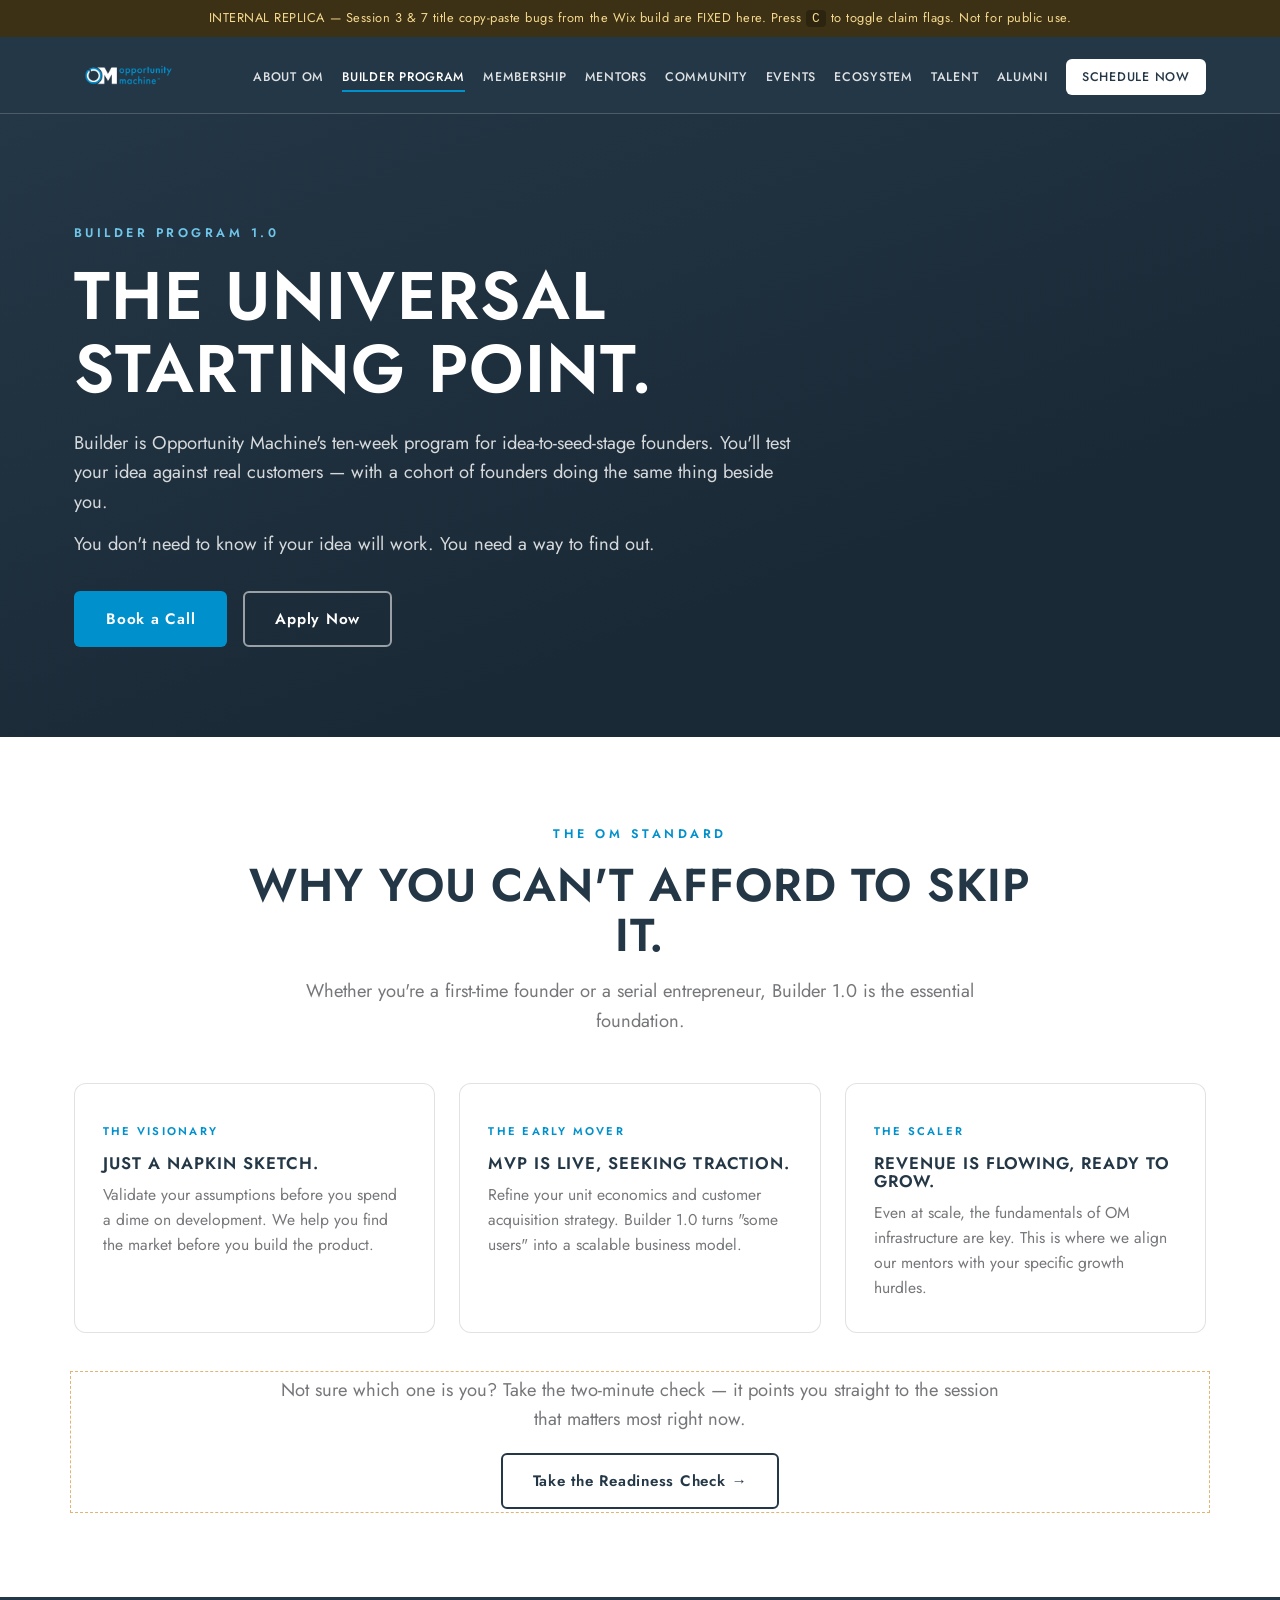
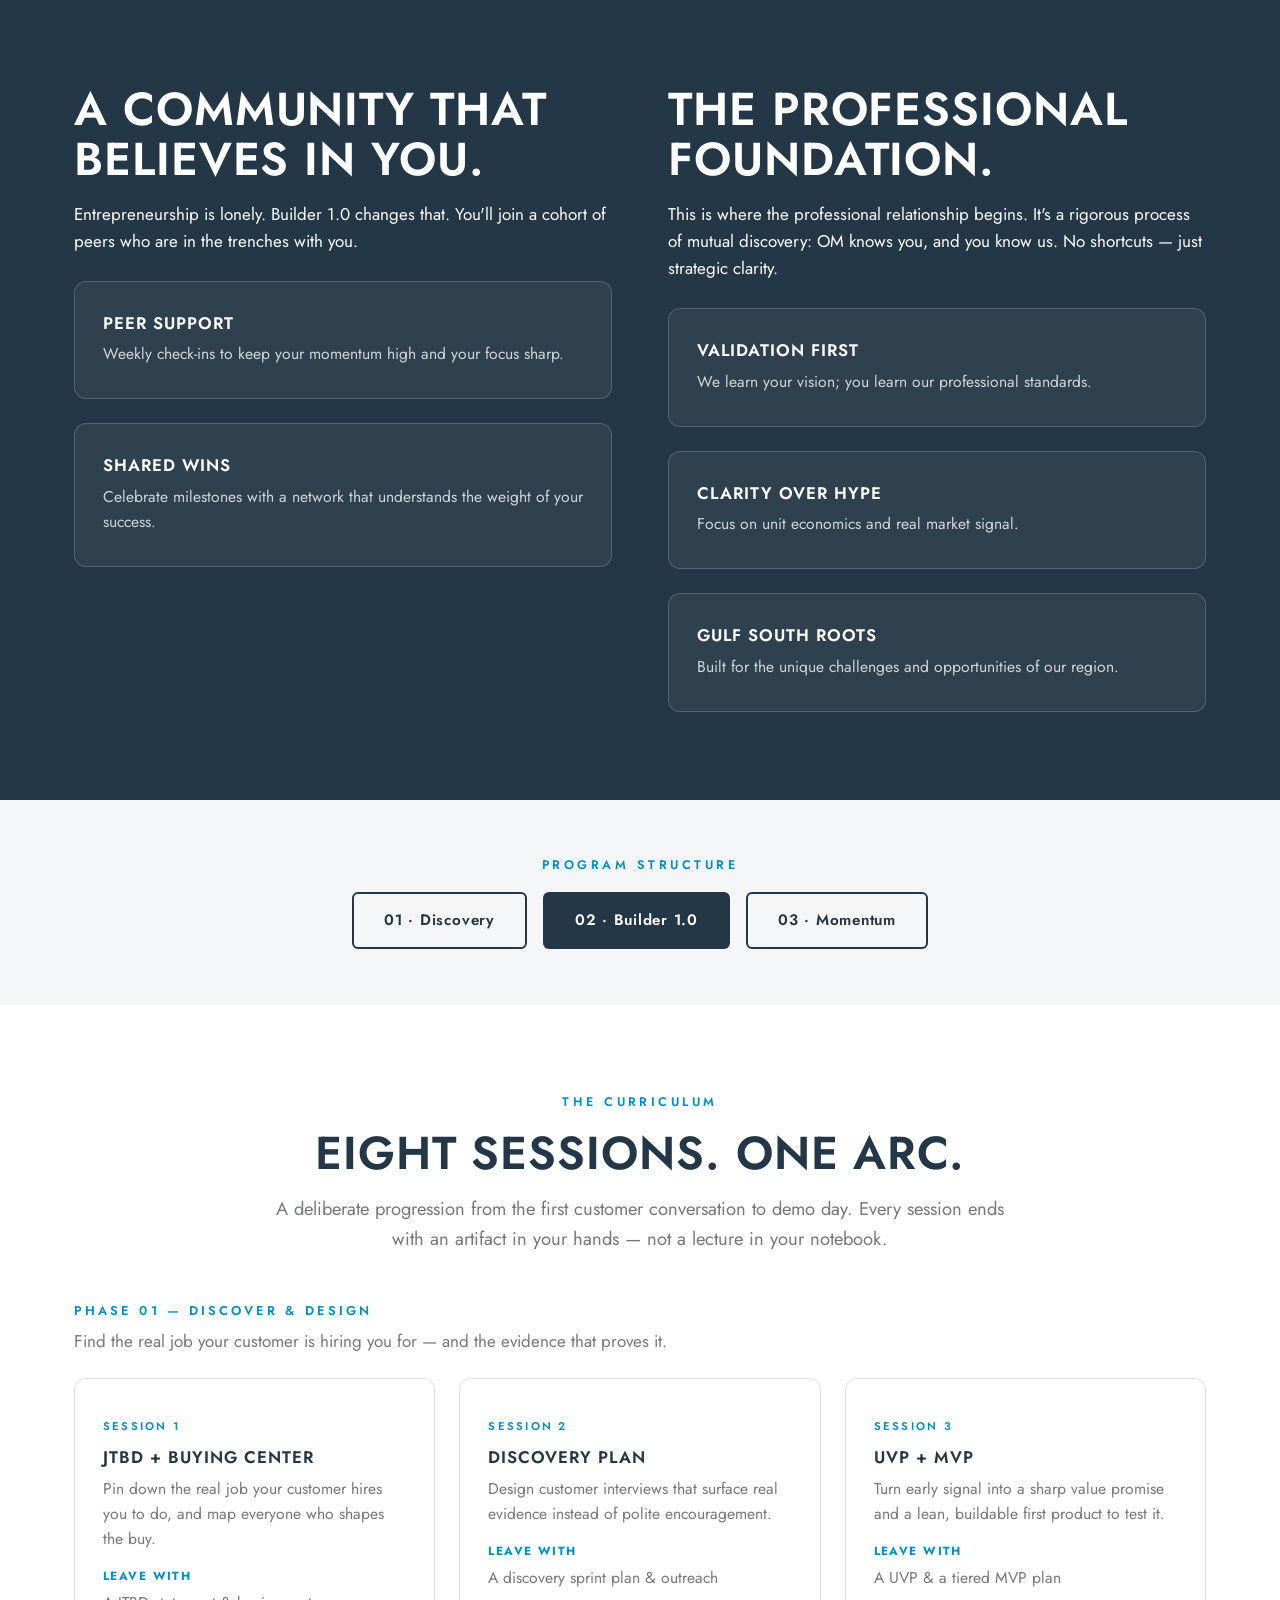
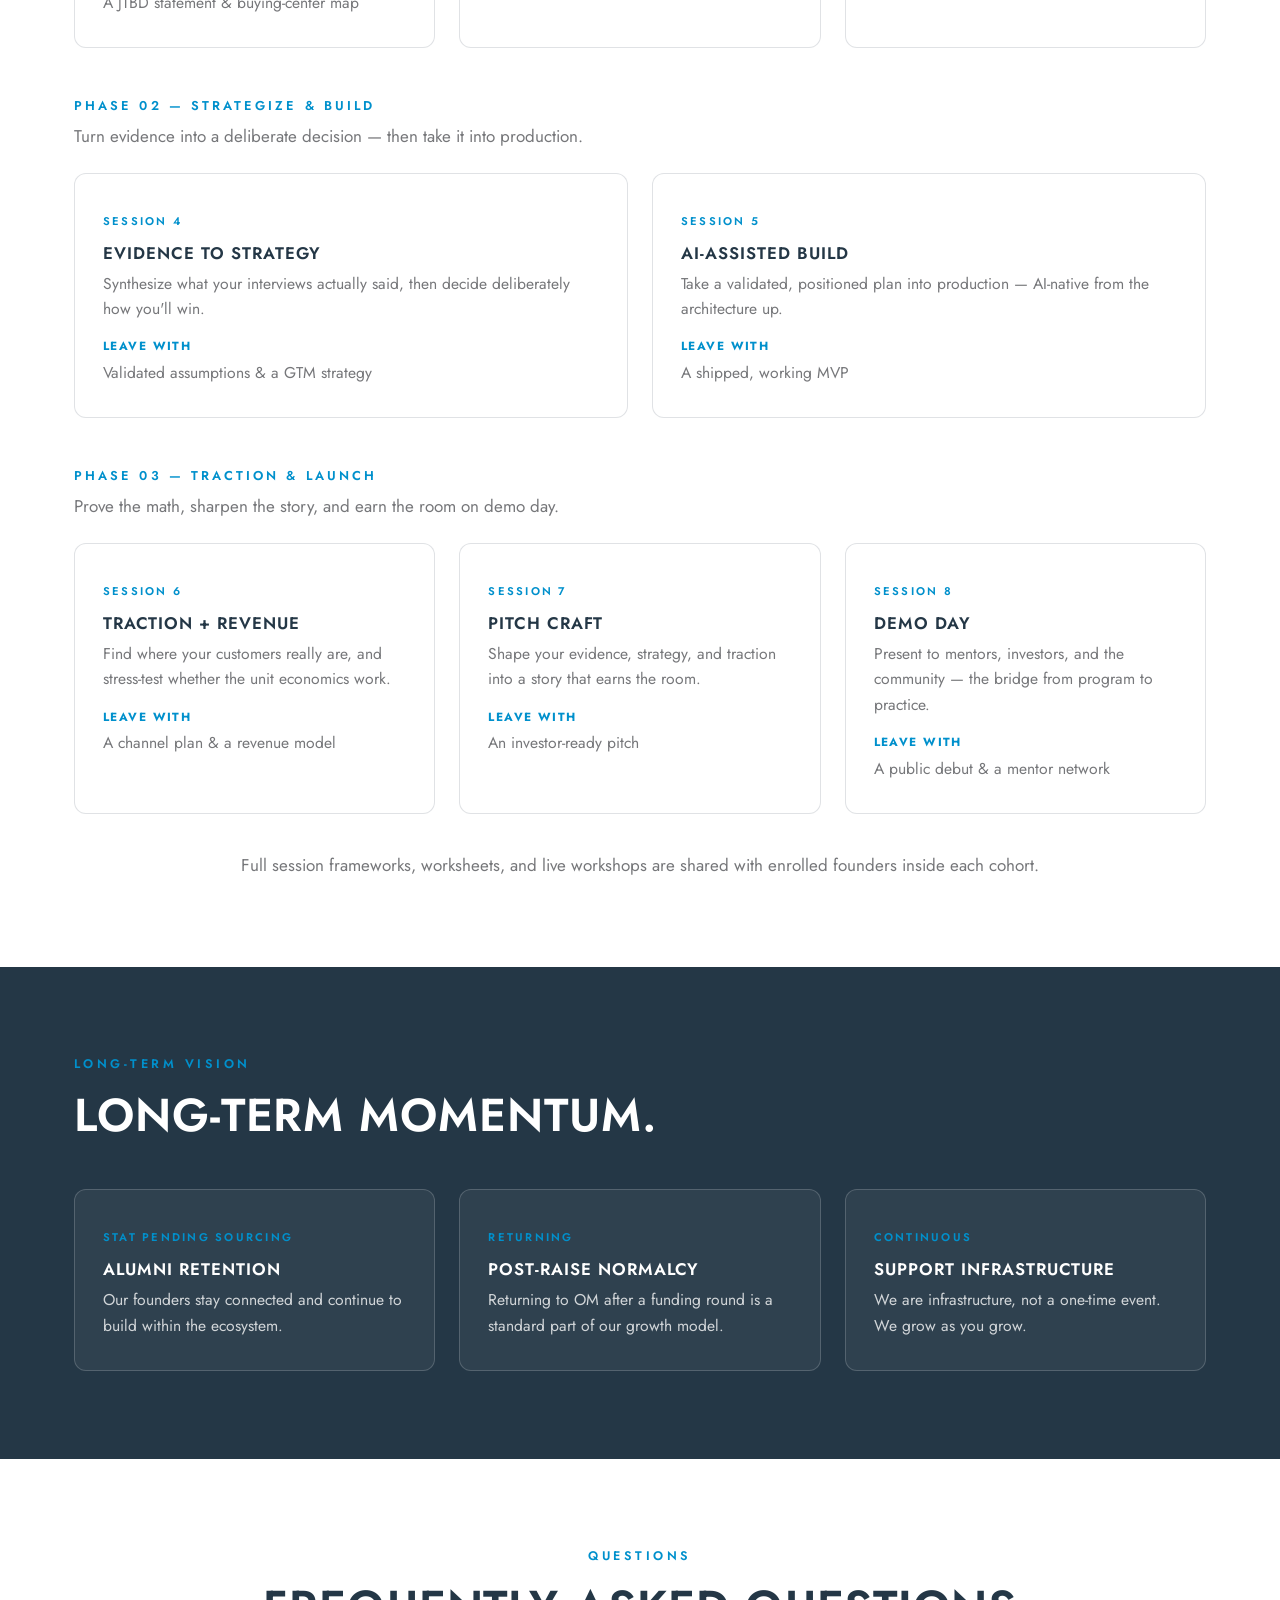
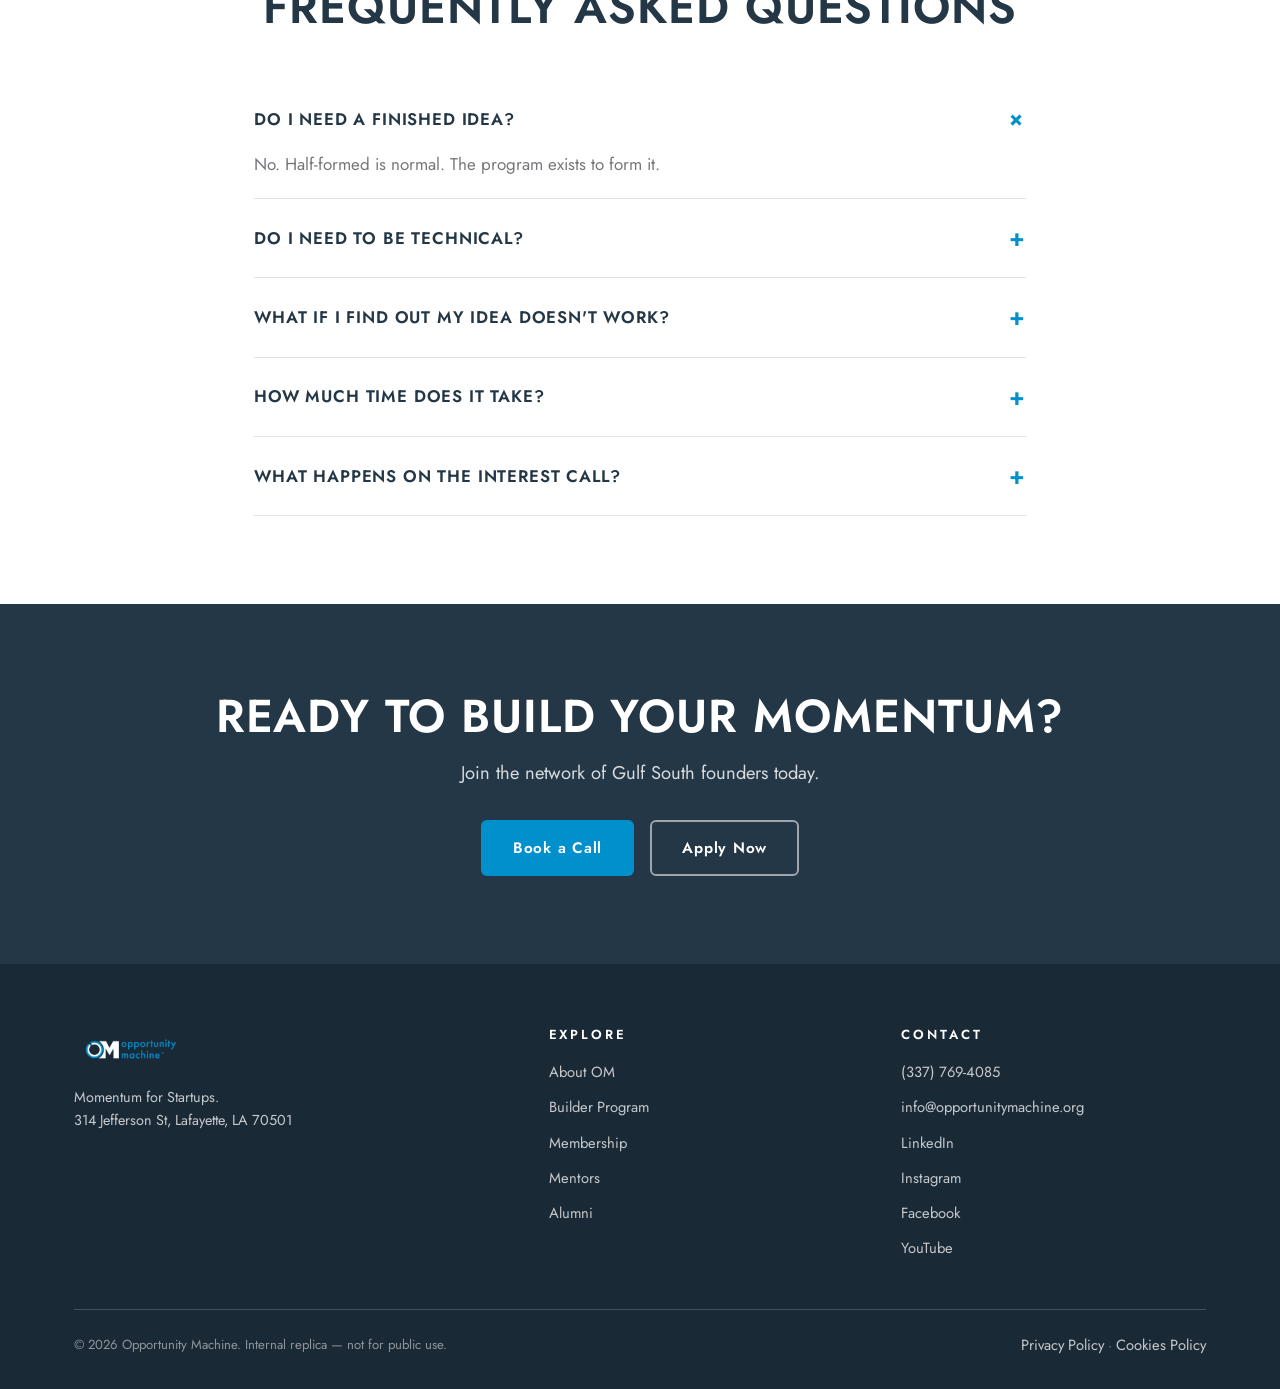
==== builder-program.html @ 27a1e1e0 "Initial commit: OM Wix Studio replica + Builder Readiness Check sandbox" ====
<!DOCTYPE html>
<html lang="en">
<head>
<meta charset="UTF-8">
<meta name="viewport" content="width=device-width, initial-scale=1.0">
<title>Builder Program | Opportunity Machine</title>
<link rel="preconnect" href="https://fonts.googleapis.com">
<link href="https://fonts.googleapis.com/css2?family=Jost:ital,wght@0,400;0,500;0,600;1,400&display=swap" rel="stylesheet">
<link rel="stylesheet" href="styles.css">
</head>
<body>

<div class="replica-banner">INTERNAL REPLICA — Session 3 &amp; 7 title copy-paste bugs from the Wix build are FIXED here. Press <code>C</code> to toggle claim flags. Not for public use.</div>

<header class="site-header">
  <div class="nav-bar">
    <a class="brand" href="index.html"><img src="assets/om-logo-reversed.png" alt="Opportunity Machine"></a>
    <button class="nav-toggle" aria-label="Menu">&#9776;</button>
    <ul class="nav-links">
      <li><a href="about.html">About OM</a></li>
      <li><a href="builder-program.html">Builder Program</a></li>
      <li><a href="membership.html">Membership</a></li>
      <li><a href="mentors.html">Mentors</a></li>
      <li><a href="community.html">Community</a></li>
      <li><a href="events.html">Events</a></li>
      <li><a href="ecosystem.html">Ecosystem</a></li>
      <li><a href="talent.html">Talent</a></li>
      <li><a href="alumni.html">Alumni</a></li>
      <li><a class="nav-cta" href="contact.html">Schedule Now</a></li>
    </ul>
  </div>
</header>

<main>

<section class="hero on-dark">
  <div class="wrap">
    <span class="kicker">Builder Program 1.0</span>
    <h1>The Universal<br>Starting Point.</h1>
    <p class="lede">Builder is Opportunity Machine's ten-week program for idea-to-seed-stage founders. You'll test your idea against real customers — with a cohort of founders doing the same thing beside you.</p>
    <p class="lede" style="margin-top:0.8rem;">You don't need to know if your idea will work. You need a way to find out.</p>
    <div class="cta-row"><a class="btn btn-blue" href="contact.html">Book a Call</a><a class="btn btn-ghost" href="https://form.jotform.com/220684844285060">Apply Now</a></div>
  </div>
</section>

<!-- PERSONAS -->
<section>
  <div class="wrap">
    <div class="section-head center">
      <span class="kicker">The OM Standard</span>
      <h2>Why you can't afford to skip it.</h2>
      <p class="lede" style="margin:1rem auto 0;">Whether you're a first-time founder or a serial entrepreneur, Builder 1.0 is the essential foundation.</p>
    </div>
    <div class="grid cols-3">
      <div class="card">
        <div class="tag">The Visionary</div>
        <h3>Just a Napkin Sketch.</h3>
        <p>Validate your assumptions before you spend a dime on development. We help you find the market before you build the product.</p>
      </div>
      <div class="card">
        <div class="tag">The Early Mover</div>
        <h3>MVP Is Live, Seeking Traction.</h3>
        <p>Refine your unit economics and customer acquisition strategy. Builder 1.0 turns "some users" into a scalable business model.</p>
      </div>
      <div class="card">
        <div class="tag">The Scaler</div>
        <h3>Revenue Is Flowing, Ready to Grow.</h3>
        <p>Even at scale, the fundamentals of OM infrastructure are key. This is where we align our mentors with your specific growth hurdles.</p>
      </div>
    </div>
    <div class="center claim-flag" style="margin-top:2.6rem;">
      <p class="lede" style="margin:0 auto 1.2rem;">Not sure which one is you? Take the two-minute check — it points you straight to the session that matters most right now.</p>
      <a class="btn btn-ghost-navy" href="builder-readiness-check.html">Take the Readiness Check &rarr;</a>
    </div>
  </div>
</section>

<!-- COMMUNITY / FOUNDATION -->
<section class="dark on-dark">
  <div class="wrap grid cols-2" style="gap:56px;">
    <div>
      <h2>A community that believes in you.</h2>
      <p style="margin-top:1rem;">Entrepreneurship is lonely. Builder 1.0 changes that. You'll join a cohort of peers who are in the trenches with you.</p>
      <div class="grid" style="margin-top:1.6rem;">
        <div class="card"><h3>Peer Support</h3><p>Weekly check-ins to keep your momentum high and your focus sharp.</p></div>
        <div class="card"><h3>Shared Wins</h3><p>Celebrate milestones with a network that understands the weight of your success.</p></div>
      </div>
    </div>
    <div>
      <h2>The professional foundation.</h2>
      <p style="margin-top:1rem;">This is where the professional relationship begins. It's a rigorous process of mutual discovery: OM knows you, and you know us. No shortcuts — just strategic clarity.</p>
      <div class="grid" style="margin-top:1.6rem;">
        <div class="card"><h3>Validation First</h3><p>We learn your vision; you learn our professional standards.</p></div>
        <div class="card"><h3>Clarity Over Hype</h3><p>Focus on unit economics and real market signal.</p></div>
        <div class="card"><h3>Gulf South Roots</h3><p>Built for the unique challenges and opportunities of our region.</p></div>
      </div>
    </div>
  </div>
</section>

<!-- PROGRAM STRUCTURE -->
<section class="tight dim">
  <div class="wrap center">
    <span class="kicker">Program Structure</span>
    <div class="cta-row center" style="margin-top:1rem;">
      <span class="btn btn-ghost-navy" style="cursor:default;">01 · Discovery</span>
      <span class="btn btn-navy" style="cursor:default;">02 · Builder 1.0</span>
      <span class="btn btn-ghost-navy" style="cursor:default;">03 · Momentum</span>
    </div>
  </div>
</section>

<!-- CURRICULUM -->
<section>
  <div class="wrap">
    <div class="section-head center">
      <span class="kicker">The Curriculum</span>
      <h2>Eight Sessions. One Arc.</h2>
      <p class="lede" style="margin:1rem auto 0;">A deliberate progression from the first customer conversation to demo day. Every session ends with an artifact in your hands — not a lecture in your notebook.</p>
    </div>

    <div class="phase-label" style="color:var(--blue);">Phase 01 — Discover &amp; Design</div>
    <p style="color:var(--gray);margin-bottom:1.4rem;">Find the real job your customer is hiring you for — and the evidence that proves it.</p>
    <div class="grid cols-3" style="margin-bottom:3rem;">
      <div class="card">
        <div class="tag">Session 1</div>
        <h3>JTBD + Buying Center</h3>
        <p>Pin down the real job your customer hires you to do, and map everyone who shapes the buy.</p>
        <p class="leave-with"><strong>Leave with</strong>A JTBD statement &amp; buying-center map</p>
      </div>
      <div class="card">
        <div class="tag">Session 2</div>
        <h3>Discovery Plan</h3>
        <p>Design customer interviews that surface real evidence instead of polite encouragement.</p>
        <p class="leave-with"><strong>Leave with</strong>A discovery sprint plan &amp; outreach</p>
      </div>
      <div class="card">
        <div class="tag">Session 3</div>
        <!-- FIXED: Wix build mistitled this "MEASURE + TEST NEXT" (Session 7's title) -->
        <h3>UVP + MVP</h3>
        <p>Turn early signal into a sharp value promise and a lean, buildable first product to test it.</p>
        <p class="leave-with"><strong>Leave with</strong>A UVP &amp; a tiered MVP plan</p>
      </div>
    </div>

    <div class="phase-label" style="color:var(--blue);">Phase 02 — Strategize &amp; Build</div>
    <p style="color:var(--gray);margin-bottom:1.4rem;">Turn evidence into a deliberate decision — then take it into production.</p>
    <div class="grid cols-2" style="margin-bottom:3rem;">
      <div class="card">
        <div class="tag">Session 4</div>
        <h3>Evidence to Strategy</h3>
        <p>Synthesize what your interviews actually said, then decide deliberately how you'll win.</p>
        <p class="leave-with"><strong>Leave with</strong>Validated assumptions &amp; a GTM strategy</p>
      </div>
      <div class="card">
        <div class="tag">Session 5</div>
        <h3>AI-Assisted Build</h3>
        <p>Take a validated, positioned plan into production — AI-native from the architecture up.</p>
        <p class="leave-with"><strong>Leave with</strong>A shipped, working MVP</p>
      </div>
    </div>

    <div class="phase-label" style="color:var(--blue);">Phase 03 — Traction &amp; Launch</div>
    <p style="color:var(--gray);margin-bottom:1.4rem;">Prove the math, sharpen the story, and earn the room on demo day.</p>
    <div class="grid cols-3">
      <div class="card">
        <div class="tag">Session 6</div>
        <h3>Traction + Revenue</h3>
        <p>Find where your customers really are, and stress-test whether the unit economics work.</p>
        <p class="leave-with"><strong>Leave with</strong>A channel plan &amp; a revenue model</p>
      </div>
      <div class="card">
        <div class="tag">Session 7</div>
        <!-- FIXED: Wix build mistitled this "AI-ASSISTED BUILD" (Session 5's title) -->
        <h3>Pitch Craft</h3>
        <p>Shape your evidence, strategy, and traction into a story that earns the room.</p>
        <p class="leave-with"><strong>Leave with</strong>An investor-ready pitch</p>
      </div>
      <div class="card">
        <div class="tag">Session 8</div>
        <h3>Demo Day</h3>
        <p>Present to mentors, investors, and the community — the bridge from program to practice.</p>
        <p class="leave-with"><strong>Leave with</strong>A public debut &amp; a mentor network</p>
      </div>
    </div>

    <p class="center" style="margin-top:2.4rem;color:var(--gray);">Full session frameworks, worksheets, and live workshops are shared with enrolled founders inside each cohort.</p>
  </div>
</section>

<!-- LONG-TERM -->
<section class="dark on-dark">
  <div class="wrap">
    <div class="section-head">
      <span class="kicker">Long-Term Vision</span>
      <h2>Long-Term Momentum.</h2>
    </div>
    <div class="grid cols-3">
      <div class="card">
        <div class="tag">Stat pending sourcing</div>
        <h3>Alumni Retention</h3>
        <p>Our founders stay connected and continue to build within the ecosystem.</p>
      </div>
      <div class="card">
        <div class="tag">Returning</div>
        <h3>Post-Raise Normalcy</h3>
        <p>Returning to OM after a funding round is a standard part of our growth model.</p>
      </div>
      <div class="card">
        <div class="tag">Continuous</div>
        <h3>Support Infrastructure</h3>
        <p>We are infrastructure, not a one-time event. We grow as you grow.</p>
      </div>
    </div>
  </div>
</section>

<!-- FAQ -->
<section>
  <div class="wrap" style="max-width:820px;">
    <div class="section-head center">
      <span class="kicker">Questions</span>
      <h2>Frequently Asked Questions</h2>
    </div>
    <div class="faq">
      <details open>
        <summary>Do I need a finished idea?</summary>
        <p>No. Half-formed is normal. The program exists to form it.</p>
      </details>
      <details>
        <summary>Do I need to be technical?</summary>
        <p>No. Over 70% of the founders we work with don't have technical backgrounds — and OM's Technical Support Programs exist to bridge exactly that gap.</p>
      </details>
      <details>
        <summary>What if I find out my idea doesn't work?</summary>
        <p>That's a real outcome we're proud of. You leave knowing your first idea wasn't it — with your savings intact and a sharper eye for the next one.</p>
      </details>
      <details>
        <summary>How much time does it take?</summary>
        <p>Ten weeks: weekly working sessions with your cohort, plus real customer conversations between sessions.</p>
      </details>
      <details>
        <summary>What happens on the interest call?</summary>
        <p>A twenty-minute conversation, not a test. Tell us where you are — we'll tell you honestly whether Builder is the right next step, and point you to what is if it isn't.</p>
      </details>
    </div>
  </div>
</section>

<!-- FINAL CTA -->
<section class="dark on-dark center">
  <div class="wrap">
    <h2>Ready to build your momentum?</h2>
    <p class="lede" style="margin:1rem auto 0;">Join the network of Gulf South founders today.</p>
    <div class="cta-row center">
      <a class="btn btn-blue" href="contact.html">Book a Call</a>
      <a class="btn btn-ghost" href="https://form.jotform.com/220684844285060">Apply Now</a>
    </div>
  </div>
</section>

</main>

<footer class="site-footer">
  <div class="wrap">
    <div class="footer-grid">
      <div class="footer-brand">
        <img src="assets/om-logo-reversed.png" alt="Opportunity Machine">
        <p style="font-size:0.9rem;">Momentum for Startups.<br>314 Jefferson St, Lafayette, LA 70501</p>
      </div>
      <div>
        <h3>Explore</h3>
        <ul>
          <li><a href="about.html">About OM</a></li>
          <li><a href="builder-program.html">Builder Program</a></li>
          <li><a href="membership.html">Membership</a></li>
          <li><a href="mentors.html">Mentors</a></li>
          <li><a href="alumni.html">Alumni</a></li>
        </ul>
      </div>
      <div>
        <h3>Contact</h3>
        <ul>
          <li><a href="tel:+13377694085">(337) 769-4085</a></li>
          <li><a href="mailto:info@opportunitymachine.org">info@opportunitymachine.org</a></li>
          <li><a href="https://www.linkedin.com/company/opportunity-machine-om-/">LinkedIn</a></li>
          <li><a href="https://www.instagram.com/opportunitymachine">Instagram</a></li>
          <li><a href="https://www.facebook.com/OpportunityMachine">Facebook</a></li>
          <li><a href="https://www.youtube.com/channel/UCMzGLDjsvISI3G90OEt1ZwA">YouTube</a></li>
        </ul>
      </div>
    </div>
    <div class="footer-bottom">
      <span>© 2026 Opportunity Machine. Internal replica — not for public use.</span>
      <span><a href="#">Privacy Policy</a> · <a href="#">Cookies Policy</a></span>
    </div>
  </div>
</footer>

<script src="main.js"></script>
</body>
</html>
---- styles.css ----
/* ============================================================
   OM Website — Wix Studio replica
   Reverse-engineered from robertehebert.wixstudio.com/opportunity-machine
   Palette: navy #243746 · blue #0090CC · gray #76777A (brand)
   Type: Jost (Futura PT stand-in) — swap for licensed Futura PT at launch
   ============================================================ */

:root {
  --navy: #243746;
  --navy-deep: #1a2936;
  --blue: #0090CC;
  --blue-dark: #007bb0;
  --gray: #76777A;
  --ink: #1c2830;
  --paper: #ffffff;
  --paper-dim: #f4f6f8;
  --line: rgba(36, 55, 70, 0.14);
  --line-light: rgba(255, 255, 255, 0.18);
  --radius: 6px;
  --radius-card: 12px;
  --maxw: 1180px;
  --font-display: "Jost", "Futura PT", "Century Gothic", "Avenir Next", sans-serif;
  --font-body: "Jost", "Futura PT", "Century Gothic", "Avenir Next", sans-serif;
}

* { margin: 0; padding: 0; box-sizing: border-box; }
html { scroll-behavior: smooth; }
body {
  font-family: var(--font-body);
  font-size: 17px;
  line-height: 1.6;
  color: var(--ink);
  background: var(--paper);
  -webkit-font-smoothing: antialiased;
}
img { max-width: 100%; display: block; }
a { color: var(--blue); text-decoration: none; }

/* ---------- type scale ---------- */
h1, h2, h3, .display {
  font-family: var(--font-display);
  font-weight: 600;
  line-height: 1.08;
  text-transform: uppercase;
  letter-spacing: 0.02em;
  color: var(--navy);
}
h1 { font-size: clamp(2.4rem, 5.4vw, 4.2rem); }
h2 { font-size: clamp(1.9rem, 3.6vw, 2.9rem); }
h3 { font-size: clamp(1.15rem, 2vw, 1.45rem); }
.on-dark h1, .on-dark h2, .on-dark h3, .on-dark p { color: #fff; }

.kicker {
  display: block;
  font-size: 0.78rem;
  font-weight: 600;
  letter-spacing: 0.28em;
  text-transform: uppercase;
  color: var(--blue);
  margin-bottom: 1rem;
}
.lede { font-size: 1.15rem; color: var(--gray); max-width: 46rem; }
.on-dark .lede { color: rgba(255, 255, 255, 0.82); }

/* ---------- layout ---------- */
.wrap { max-width: var(--maxw); margin: 0 auto; padding: 0 24px; }
section { padding: 88px 0; }
section.tight { padding: 56px 0; }
.dark { background: var(--navy); }
.deep { background: var(--navy-deep); }
.dim { background: var(--paper-dim); }
.center { text-align: center; }
.section-head { max-width: 52rem; margin-bottom: 3rem; }
.section-head.center { margin-left: auto; margin-right: auto; }

.grid { display: grid; gap: 24px; }
.cols-2 { grid-template-columns: repeat(2, 1fr); }
.cols-3 { grid-template-columns: repeat(3, 1fr); }
.cols-4 { grid-template-columns: repeat(4, 1fr); }
.split { display: grid; grid-template-columns: 1fr 1fr; gap: 56px; align-items: center; }

/* ---------- buttons ---------- */
.btn {
  display: inline-block;
  font-family: var(--font-display);
  font-weight: 600;
  font-size: 0.95rem;
  letter-spacing: 0.05em;
  padding: 14px 30px;
  border-radius: var(--radius);
  border: 2px solid transparent;
  cursor: pointer;
  transition: transform 0.15s ease, background 0.15s ease, color 0.15s ease;
}
.btn:hover { transform: translateY(-2px); }
.btn-blue { background: var(--blue); color: #fff; }
.btn-blue:hover { background: var(--blue-dark); }
.btn-navy { background: var(--navy); color: #fff; }
.btn-navy:hover { background: var(--navy-deep); }
.btn-white { background: #fff; color: var(--navy); }
.btn-ghost { background: transparent; color: #fff; border-color: rgba(255, 255, 255, 0.55); }
.btn-ghost:hover { border-color: #fff; }
.btn-ghost-navy { background: transparent; color: var(--navy); border-color: var(--navy); }
.cta-row { display: flex; gap: 16px; flex-wrap: wrap; margin-top: 2rem; }
.cta-row.center { justify-content: center; }

/* ---------- header ---------- */
.site-header {
  position: sticky; top: 0; z-index: 50;
  background: var(--navy);
  border-bottom: 1px solid var(--line-light);
}
.nav-bar {
  max-width: var(--maxw); margin: 0 auto; padding: 0 24px;
  display: flex; align-items: center; justify-content: space-between;
  height: 76px;
}
.brand img { height: 40px; width: auto; }
.nav-links { display: flex; align-items: center; gap: 18px; list-style: none; }
.nav-links a {
  color: rgba(255, 255, 255, 0.85);
  font-size: 0.78rem; font-weight: 500;
  letter-spacing: 0.06em; text-transform: uppercase;
  white-space: nowrap;
}
.nav-links a:hover, .nav-links a[aria-current="page"] { color: #fff; }
.nav-links a[aria-current="page"] { border-bottom: 2px solid var(--blue); padding-bottom: 4px; }
.nav-cta { background: #fff; color: var(--navy) !important; padding: 9px 16px; border-radius: var(--radius); font-weight: 600; }
@media (max-width: 1240px) and (min-width: 701px) {
  .nav-links { gap: 12px; }
  .nav-links a { font-size: 0.7rem; }
}
.nav-toggle { display: none; background: none; border: 0; color: #fff; font-size: 1.6rem; cursor: pointer; }

/* ---------- hero ---------- */
.hero {
  background: linear-gradient(160deg, var(--navy) 0%, var(--navy-deep) 70%);
  padding: 110px 0 90px;
}
.hero .kicker { color: #6fc6ea; }
.hero h1 { color: #fff; }
.hero .lede { margin-top: 1.4rem; }

/* Light hero — Destin §27: dark text on light background, video not fighting a dark bg */
.hero-light {
  background: var(--paper);
  padding: 90px 0 80px;
}
.hero-light h1 { color: var(--navy); }
/* Rotating JTBD statement — Destin §6: as big and prominent as "For founders who" */
.jtbd { color: var(--blue); display: inline-block; min-height: 1.1em; transition: opacity 0.35s ease; }
.jtbd.fading { opacity: 0; }

/* ---------- stat bar ---------- */
.stat-bar { border-top: 1px solid var(--line-light); border-bottom: 1px solid var(--line-light); }
.stat-bar .wrap { display: grid; grid-template-columns: repeat(4, 1fr); }
.stat { padding: 34px 12px; text-align: center; }
.stat + .stat { border-left: 1px solid var(--line-light); }
.stat .num { font-family: var(--font-display); font-weight: 600; font-size: 2.4rem; color: #fff; line-height: 1; }
.stat .label { font-size: 0.74rem; letter-spacing: 0.22em; text-transform: uppercase; color: #6fc6ea; margin-top: 8px; }
.stat-bar.light { border-color: var(--line); }
.stat-bar.light .stat + .stat { border-color: var(--line); }
.stat-bar.light .num { color: var(--navy); }
.stat-bar.light .label { color: var(--blue); }

/* ---------- cards ---------- */
.card {
  background: #fff;
  border: 1px solid var(--line);
  border-radius: var(--radius-card);
  padding: 32px 28px;
}
.card h3 { margin-bottom: 0.6rem; font-size: 1.05rem; letter-spacing: 0.06em; }
.card p { color: var(--gray); font-size: 0.98rem; }
.dark .card, .deep .card {
  background: rgba(255, 255, 255, 0.05);
  border-color: var(--line-light);
}
.dark .card h3, .deep .card h3 { color: #fff; }
.dark .card p, .deep .card p { color: rgba(255, 255, 255, 0.78); }
.card .tag {
  display: inline-block; font-size: 0.7rem; font-weight: 600;
  letter-spacing: 0.2em; text-transform: uppercase; color: var(--blue);
  margin-bottom: 0.8rem;
}

/* numbered steps / sessions */
.step-num {
  font-family: var(--font-display); font-weight: 600;
  font-size: 2.6rem; color: var(--blue); line-height: 1; margin-bottom: 0.8rem;
}
.quote-line { border-left: 3px solid var(--blue); padding-left: 16px; font-style: italic; color: var(--gray); margin: 1rem 0; }
.leave-with { font-size: 0.9rem; margin-top: 1rem; }
.leave-with strong { text-transform: uppercase; letter-spacing: 0.12em; font-size: 0.74rem; color: var(--blue); display: block; margin-bottom: 4px; }

/* momentum ladder */
.ladder { display: grid; grid-template-columns: repeat(5, 1fr); gap: 18px; }
.ladder .card { border-top: 4px solid var(--blue); }
.ladder .stage { font-family: var(--font-display); font-weight: 600; letter-spacing: 0.14em; font-size: 0.95rem; color: var(--navy); margin-bottom: 0.6rem; }

/* Destin §20 — expanded kerning + word spacing on the sequence headline */
h2.spaced { letter-spacing: 0.08em; word-spacing: 0.25em; line-height: 1.25; }

/* Destin §22 — temporal progression rendered as a connected spectrum/timeline, not disconnected cards */
.ladder.timeline { position: relative; padding-top: 34px; }
.ladder.timeline::before {
  content: ""; position: absolute; top: 10px; left: 4%; right: 4%;
  height: 4px; border-radius: 2px;
  background: linear-gradient(90deg, var(--gray) 0%, var(--blue) 55%, var(--navy) 100%);
}
.ladder.timeline .card { position: relative; border-top: none; }
.ladder.timeline .card::before {
  content: ""; position: absolute; top: -30px; left: 50%; transform: translateX(-50%);
  width: 16px; height: 16px; border-radius: 50%;
  background: var(--blue); border: 3px solid var(--paper);
  box-shadow: 0 0 0 2px var(--blue);
}
@media (max-width: 960px) {
  .ladder.timeline { grid-template-columns: 1fr; padding-top: 0; padding-left: 30px; }
  .ladder.timeline::before { top: 4%; bottom: 4%; left: 8px; right: auto; width: 4px; height: auto; background: linear-gradient(180deg, var(--gray) 0%, var(--blue) 55%, var(--navy) 100%); }
  .ladder.timeline .card::before { top: 24px; left: -30px; transform: none; }
}

/* people */
.person { text-align: center; }
.person img {
  width: 100%; aspect-ratio: 1; object-fit: cover;
  border-radius: var(--radius-card); margin-bottom: 14px;
  filter: grayscale(12%);
}
.person .name { font-family: var(--font-display); font-weight: 600; text-transform: uppercase; letter-spacing: 0.06em; color: var(--navy); }
.person .role { font-size: 0.8rem; letter-spacing: 0.16em; text-transform: uppercase; color: var(--blue); margin-top: 2px; }
.person .bio { font-size: 0.88rem; color: var(--gray); margin-top: 8px; }

/* mentor directory */
.filter-row { display: flex; gap: 12px; flex-wrap: wrap; margin-bottom: 2.2rem; }
.filter-btn {
  font-family: var(--font-display); font-size: 0.8rem; font-weight: 600;
  letter-spacing: 0.1em; text-transform: uppercase;
  padding: 10px 18px; border-radius: 999px;
  border: 1.5px solid var(--line); background: #fff; color: var(--navy);
  cursor: pointer;
}
.filter-btn.active { background: var(--navy); color: #fff; border-color: var(--navy); }
.mentor-grid { display: grid; grid-template-columns: repeat(3, 1fr); gap: 24px; }
.mentor-card { display: flex; gap: 18px; align-items: flex-start; }
.mentor-card img { width: 84px; height: 84px; object-fit: cover; border-radius: 50%; flex-shrink: 0; }
.mentor-card .spec { font-size: 0.68rem; font-weight: 600; letter-spacing: 0.18em; text-transform: uppercase; color: var(--blue); }
.mentor-card .name { font-family: var(--font-display); font-weight: 600; text-transform: uppercase; letter-spacing: 0.04em; color: var(--navy); margin: 2px 0 4px; }
.mentor-card .skills { font-size: 0.85rem; color: var(--gray); }

/* testimonials */
.testimonial { border-left: 4px solid var(--blue); padding: 8px 0 8px 28px; }
.testimonial blockquote { font-size: 1.25rem; line-height: 1.5; color: #fff; font-style: italic; }
.testimonial cite { display: block; margin-top: 1.2rem; font-style: normal; }
.testimonial .who { font-family: var(--font-display); font-weight: 600; letter-spacing: 0.1em; text-transform: uppercase; color: #fff; }
.testimonial .of { font-size: 0.78rem; letter-spacing: 0.18em; text-transform: uppercase; color: #6fc6ea; }

/* FAQ */
.faq details { border-bottom: 1px solid var(--line); padding: 20px 0; }
.faq summary {
  font-family: var(--font-display); font-weight: 600; font-size: 1.05rem;
  text-transform: uppercase; letter-spacing: 0.05em; color: var(--navy);
  cursor: pointer; list-style: none; display: flex; justify-content: space-between; align-items: center;
}
.faq summary::-webkit-details-marker { display: none; }
.faq summary::after { content: "+"; font-size: 1.5rem; color: var(--blue); transition: transform 0.2s; }
.faq details[open] summary::after { transform: rotate(45deg); }
.faq details p { margin-top: 12px; color: var(--gray); max-width: 44rem; }

/* events */
.event-row {
  display: grid; grid-template-columns: 110px 1fr auto; gap: 24px; align-items: center;
  border: 1px solid var(--line); border-radius: var(--radius-card);
  padding: 24px 28px; margin-bottom: 16px; background: #fff;
}
.event-row .date { font-family: var(--font-display); font-weight: 600; color: var(--blue); text-transform: uppercase; text-align: center; line-height: 1.2; }
.event-row .date .day { font-size: 2rem; display: block; color: var(--navy); }
.event-row h3 { font-size: 1.1rem; }
.event-row .meta { font-size: 0.88rem; color: var(--gray); margin-top: 4px; }

/* partner logos */
.logo-strip { display: flex; gap: 48px; align-items: center; justify-content: center; flex-wrap: wrap; margin-top: 2.5rem; }
.logo-strip img { height: 44px; width: auto; opacity: 0.85; }

/* phase banner */
.phase-label {
  font-family: var(--font-display); font-weight: 600;
  letter-spacing: 0.24em; text-transform: uppercase; font-size: 0.8rem;
  color: #6fc6ea; margin-bottom: 0.4rem;
}

/* contact */
.contact-grid { display: grid; grid-template-columns: 1fr 1.2fr; gap: 56px; }
.contact-info .item { margin-bottom: 1.8rem; }
.contact-info .item h3 { font-size: 0.85rem; letter-spacing: 0.2em; color: var(--blue); margin-bottom: 4px; }
form .field { margin-bottom: 18px; }
form label { display: block; font-size: 0.78rem; font-weight: 600; letter-spacing: 0.14em; text-transform: uppercase; color: var(--navy); margin-bottom: 6px; }
form input, form select, form textarea {
  width: 100%; padding: 13px 15px; font-family: var(--font-body); font-size: 1rem;
  border: 1.5px solid var(--line); border-radius: var(--radius); background: #fff; color: var(--ink);
}
form input:focus, form select:focus, form textarea:focus { outline: 2px solid var(--blue); border-color: var(--blue); }
form textarea { min-height: 130px; resize: vertical; }
.field-row { display: grid; grid-template-columns: 1fr 1fr; gap: 18px; }

/* footer */
.site-footer { background: var(--navy-deep); color: rgba(255, 255, 255, 0.75); padding: 64px 0 32px; }
.footer-grid { display: grid; grid-template-columns: 1.4fr 1fr 1fr; gap: 48px; margin-bottom: 40px; }
.site-footer h3 { color: #fff; font-size: 0.82rem; letter-spacing: 0.22em; margin-bottom: 1rem; }
.site-footer ul { list-style: none; }
.site-footer li { margin-bottom: 8px; }
.site-footer a { color: rgba(255, 255, 255, 0.75); font-size: 0.92rem; }
.site-footer a:hover { color: #fff; }
.footer-brand img { height: 42px; margin-bottom: 16px; }
.footer-bottom {
  border-top: 1px solid var(--line-light); padding-top: 24px;
  display: flex; justify-content: space-between; flex-wrap: wrap; gap: 12px;
  font-size: 0.82rem; color: rgba(255, 255, 255, 0.5);
}

/* replica banner */
.replica-banner {
  background: #3d3115; color: #f5d98f;
  font-size: 0.8rem; text-align: center; padding: 8px 16px;
  letter-spacing: 0.04em;
}
.replica-banner code { font-family: ui-monospace, monospace; background: rgba(0,0,0,0.25); padding: 1px 6px; border-radius: 4px; }

/* claim flags (internal review aid) */
.claim-flag { outline: 1px dashed rgba(204, 120, 0, 0.55); outline-offset: 3px; position: relative; }
body.hide-flags .claim-flag { outline: none; }

/* ---------- readiness check (sandbox) ---------- */
.rc-card {
  background: #fff; border: 1px solid var(--line); border-radius: var(--radius-card);
  padding: 40px 40px 34px; max-width: 780px; margin: 0 auto;
}
.rc-step-label { font-size: 0.78rem; font-weight: 600; letter-spacing: 0.2em; text-transform: uppercase; color: var(--blue); }
.rc-progress-track { height: 6px; border-radius: 4px; background: var(--line); margin: 14px 0 30px; overflow: hidden; }
.rc-progress-fill { height: 100%; background: var(--blue); border-radius: 4px; transition: width 0.3s ease; }
.rc-prompt { font-family: var(--font-display); font-weight: 600; font-size: 1.35rem; color: var(--navy); line-height: 1.3; margin-bottom: 0.5rem; }
.rc-note { font-size: 0.92rem; color: var(--gray); margin-bottom: 1.6rem; max-width: 42rem; }
.rc-options { display: flex; flex-direction: column; gap: 12px; margin-bottom: 2rem; }
.rc-option {
  display: flex; align-items: center; gap: 14px;
  border: 1.5px solid var(--line); border-radius: var(--radius); padding: 16px 18px;
  cursor: pointer; transition: border-color 0.15s ease, background 0.15s ease;
}
.rc-option:hover { border-color: var(--blue); }
.rc-option.selected { border-color: var(--blue); background: rgba(0, 144, 204, 0.06); }
.rc-option input { accent-color: var(--blue); width: 18px; height: 18px; flex-shrink: 0; }
.rc-option span { font-size: 1rem; color: var(--ink); }
.rc-nav { display: flex; justify-content: space-between; gap: 16px; }

/* persona self-select */
.rc-persona-grid { display: grid; grid-template-columns: repeat(2, 1fr); gap: 16px; margin-bottom: 2rem; }
.rc-persona {
  border: 1.5px solid var(--line); border-radius: var(--radius-card); padding: 22px 22px;
  cursor: pointer; text-align: left; background: #fff; transition: border-color 0.15s ease, background 0.15s ease;
}
.rc-persona:hover { border-color: var(--blue); }
.rc-persona.selected { border-color: var(--blue); background: rgba(0, 144, 204, 0.06); }
.rc-persona .rc-persona-title { font-family: var(--font-display); font-weight: 600; letter-spacing: 0.04em; color: var(--navy); margin-bottom: 4px; }
.rc-persona .rc-persona-sub { font-size: 0.9rem; color: var(--gray); }

/* result */
.rc-result-kicker { font-size: 0.85rem; color: var(--blue); font-weight: 600; margin-bottom: 0.6rem; }
.rc-result h2 { margin-bottom: 0.8rem; }
.rc-result-summary { color: var(--gray); font-size: 1.05rem; margin-bottom: 1.6rem; max-width: 44rem; }
.rc-signal-row { display: grid; grid-template-columns: 1fr 1fr; gap: 16px; margin-bottom: 1.6rem; }
.rc-signal { background: var(--navy); color: #fff; border-radius: var(--radius-card); padding: 20px 22px; }
.rc-signal span { display: block; font-size: 0.72rem; letter-spacing: 0.18em; text-transform: uppercase; color: #6fc6ea; margin-bottom: 4px; }
.rc-signal strong { font-family: var(--font-display); font-size: 1.3rem; }
.rc-next-move { border-left: 4px solid var(--blue); padding: 4px 0 4px 20px; margin-bottom: 1.6rem; }
.rc-next-move span { display: block; font-size: 0.72rem; letter-spacing: 0.18em; text-transform: uppercase; color: var(--blue); margin-bottom: 6px; }
.rc-goal { background: var(--paper-dim); border-radius: var(--radius); padding: 18px 20px; font-size: 0.95rem; margin-bottom: 1.6rem; }
.rc-goal strong { color: var(--navy); }
.rc-credibility { font-size: 0.98rem; color: var(--ink); line-height: 1.6; margin-bottom: 2rem; }
.rc-call-line { font-size: 0.95rem; color: var(--gray); margin-bottom: 1.2rem; }
@media (max-width: 700px) {
  .rc-card { padding: 30px 22px 26px; }
  .rc-persona-grid, .rc-signal-row { grid-template-columns: 1fr; }
}

/* ---------- responsive ---------- */
@media (max-width: 960px) {
  .cols-3, .cols-4 { grid-template-columns: repeat(2, 1fr); }
  .ladder { grid-template-columns: repeat(2, 1fr); }
  .mentor-grid { grid-template-columns: 1fr 1fr; }
  .split, .contact-grid { grid-template-columns: 1fr; }
  .footer-grid { grid-template-columns: 1fr 1fr; }
}
@media (max-width: 700px) {
  section { padding: 60px 0; }
  .cols-2, .cols-3, .cols-4, .ladder, .mentor-grid { grid-template-columns: 1fr; }
  .stat-bar .wrap { grid-template-columns: 1fr 1fr; }
  .stat:nth-child(3) { border-left: 0; }
  .stat:nth-child(1), .stat:nth-child(2) { border-bottom: 1px solid var(--line-light); }
  .stat-bar.light .stat:nth-child(1), .stat-bar.light .stat:nth-child(2) { border-color: var(--line); }
  .nav-links {
    display: none; position: absolute; top: 76px; left: 0; right: 0;
    flex-direction: column; background: var(--navy); padding: 20px 24px 28px; gap: 18px;
    border-bottom: 1px solid var(--line-light);
  }
  .nav-links.open { display: flex; }
  .nav-toggle { display: block; }
  .event-row { grid-template-columns: 1fr; text-align: left; }
  .event-row .date { text-align: left; }
  .field-row { grid-template-columns: 1fr; }
}
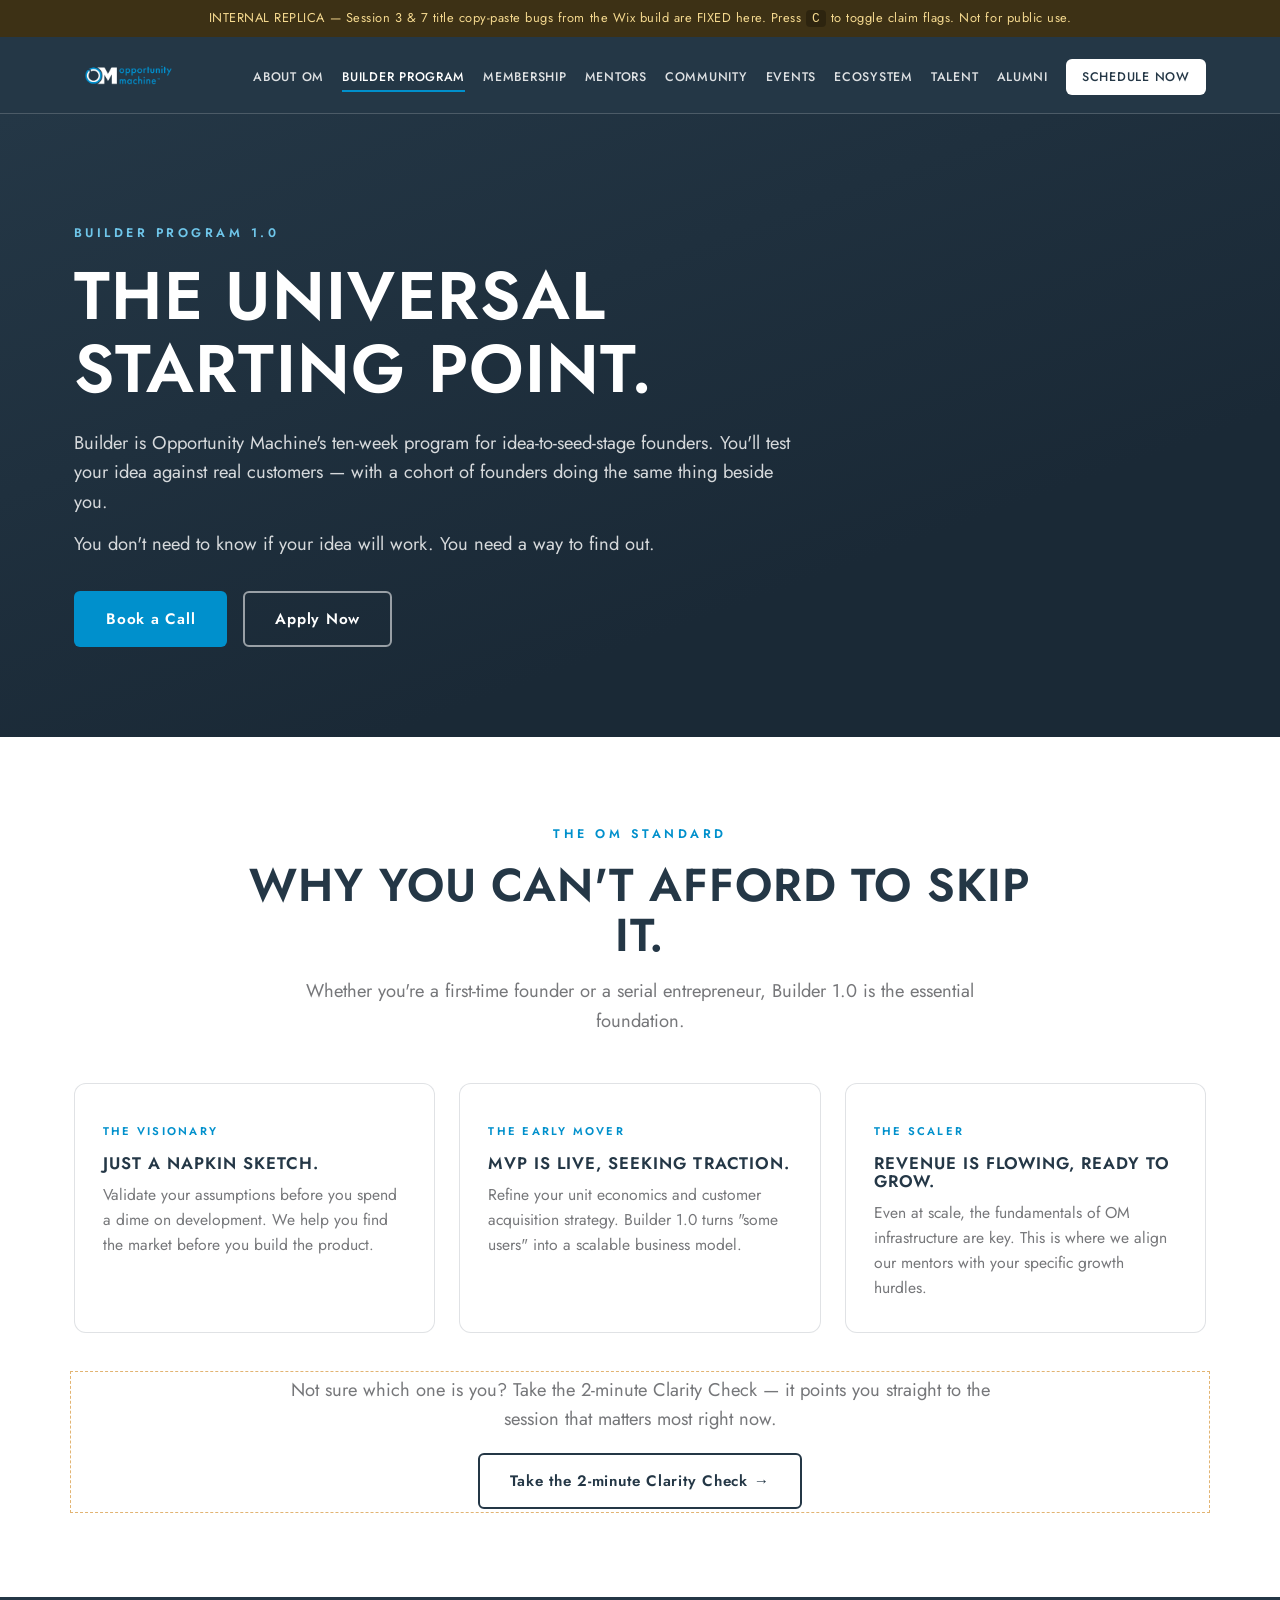
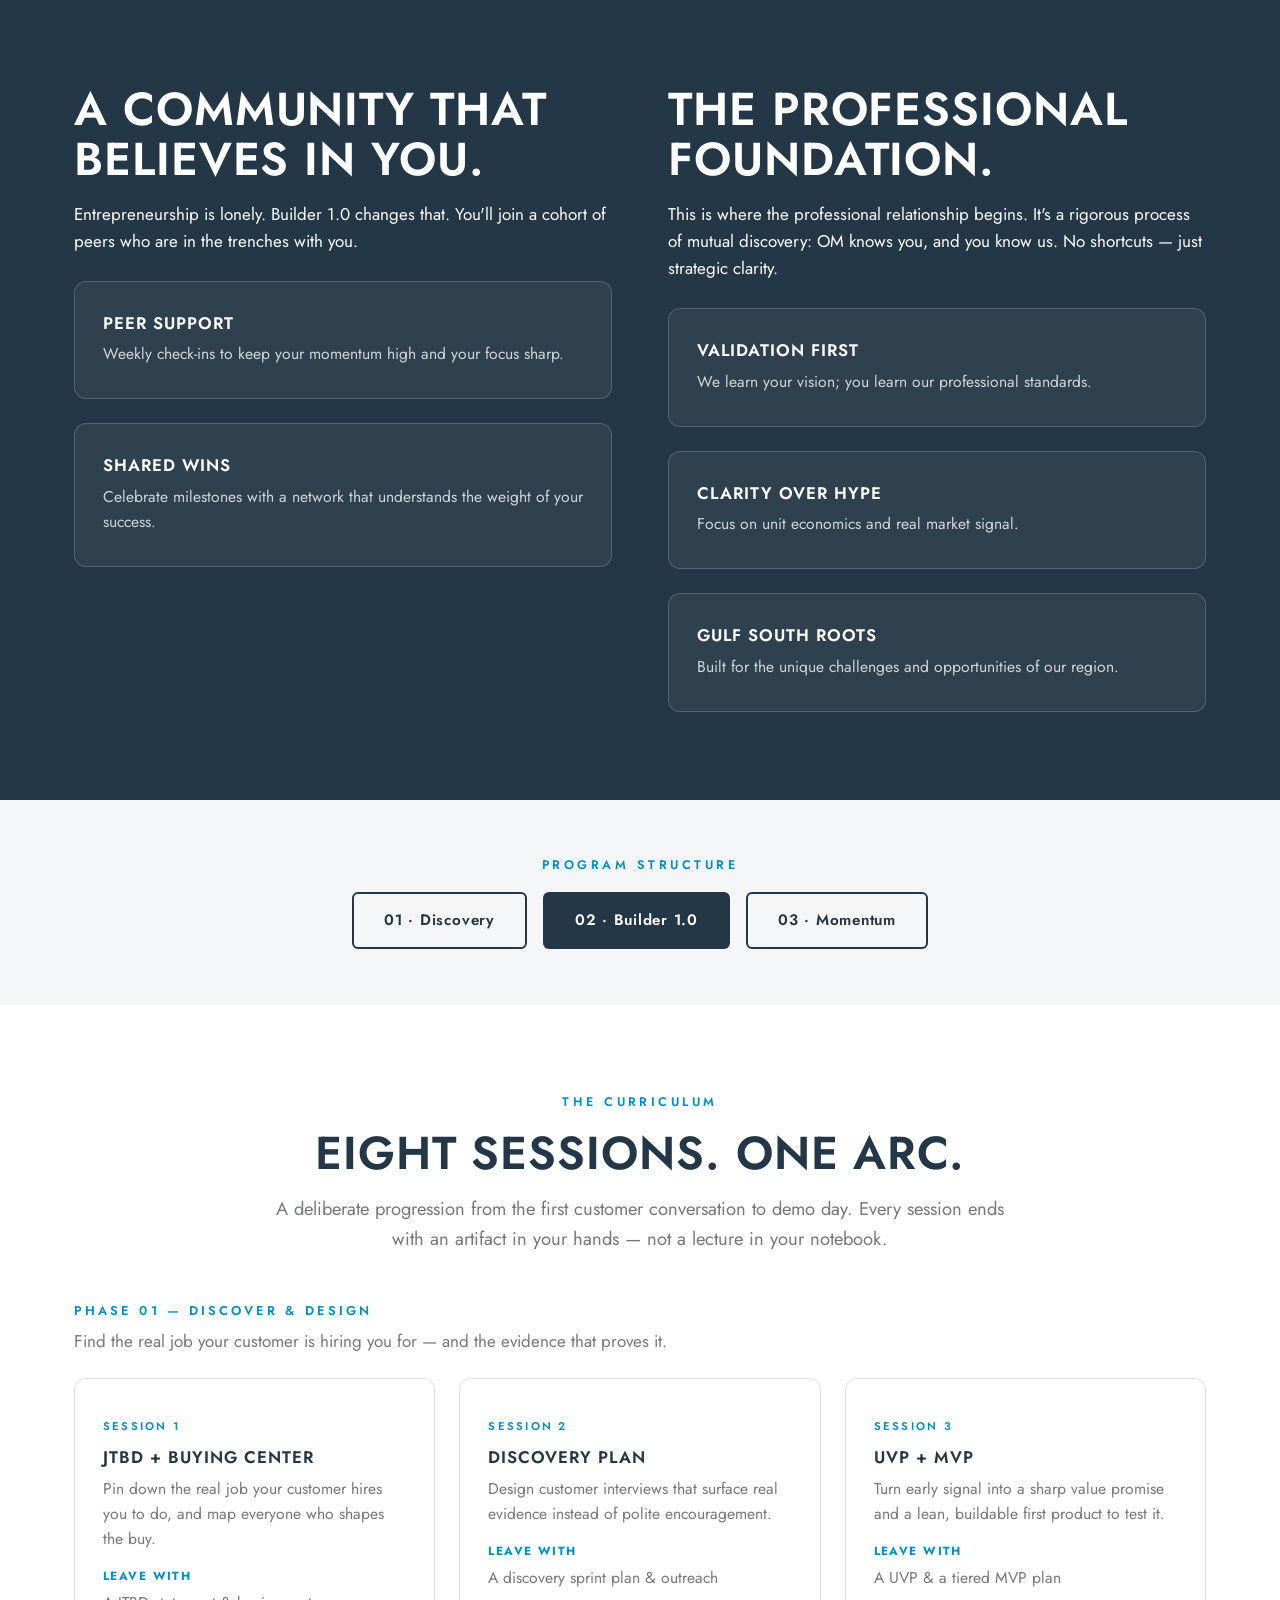
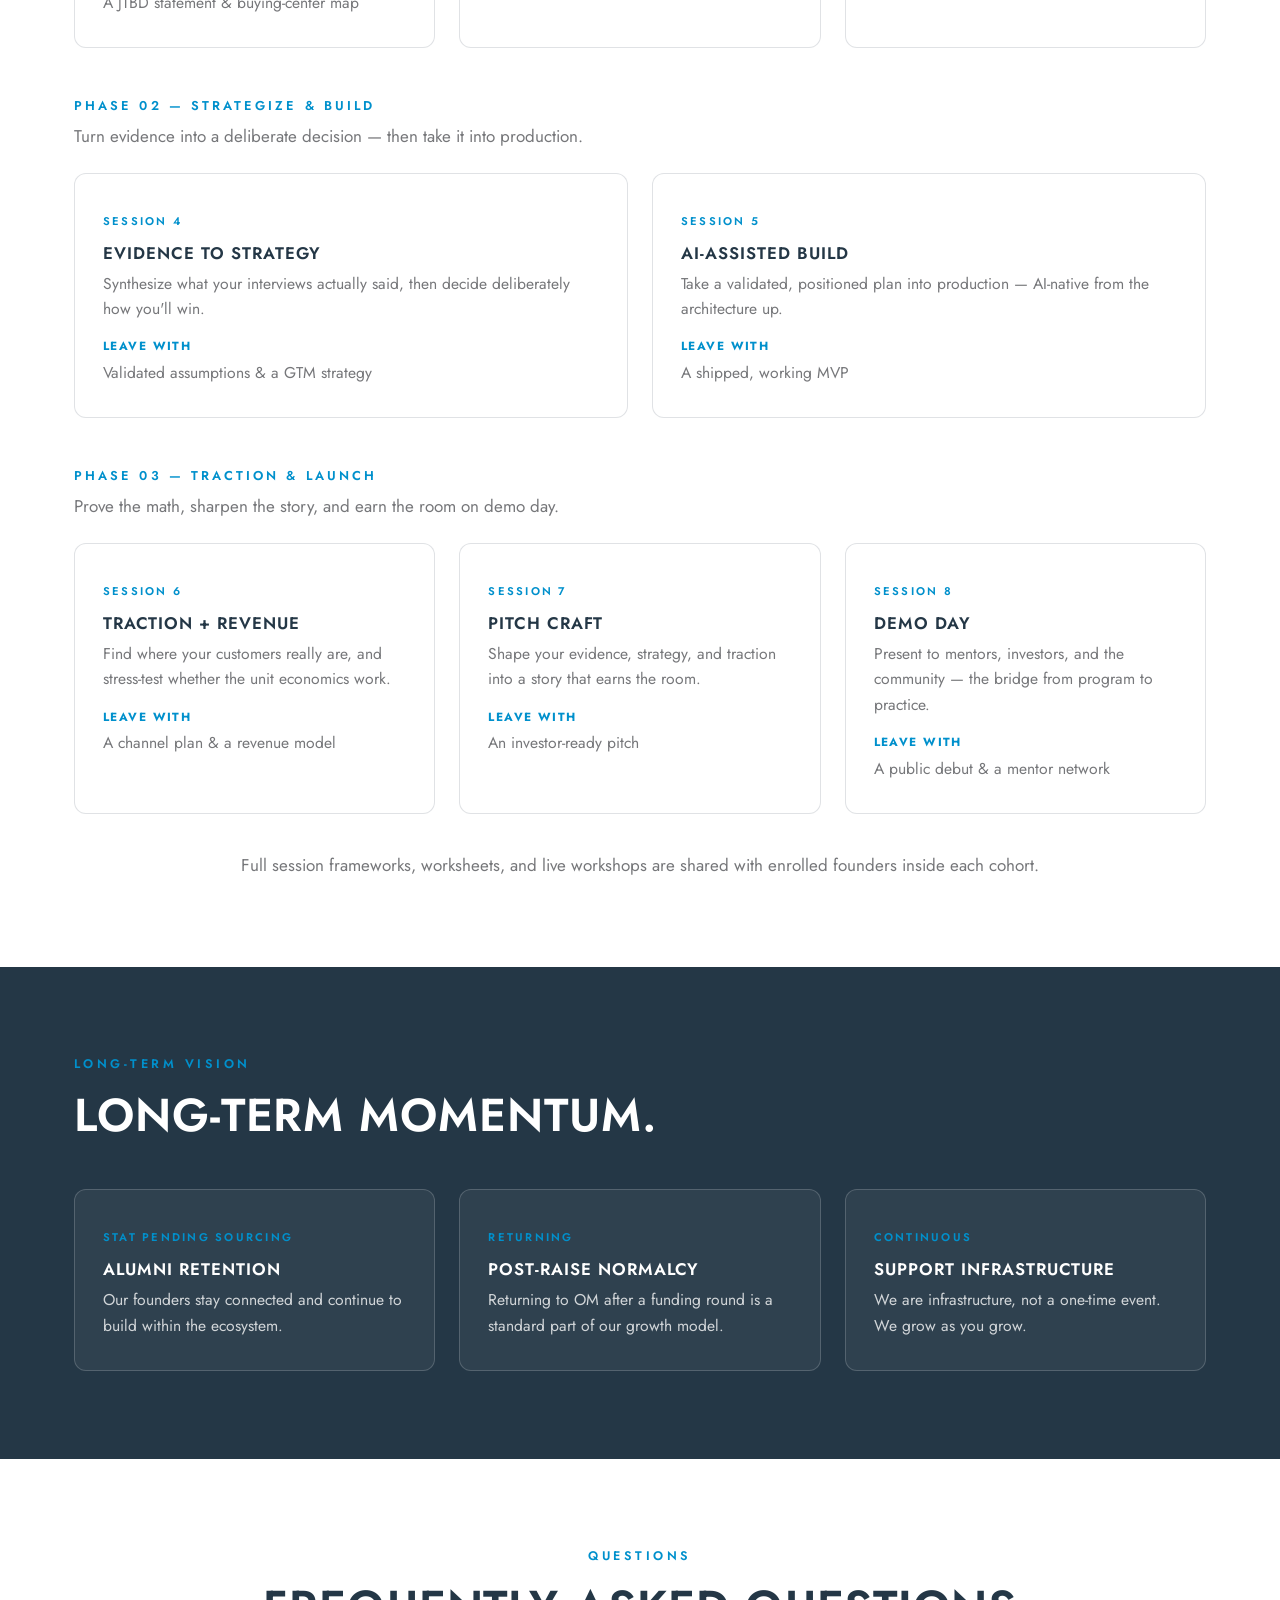
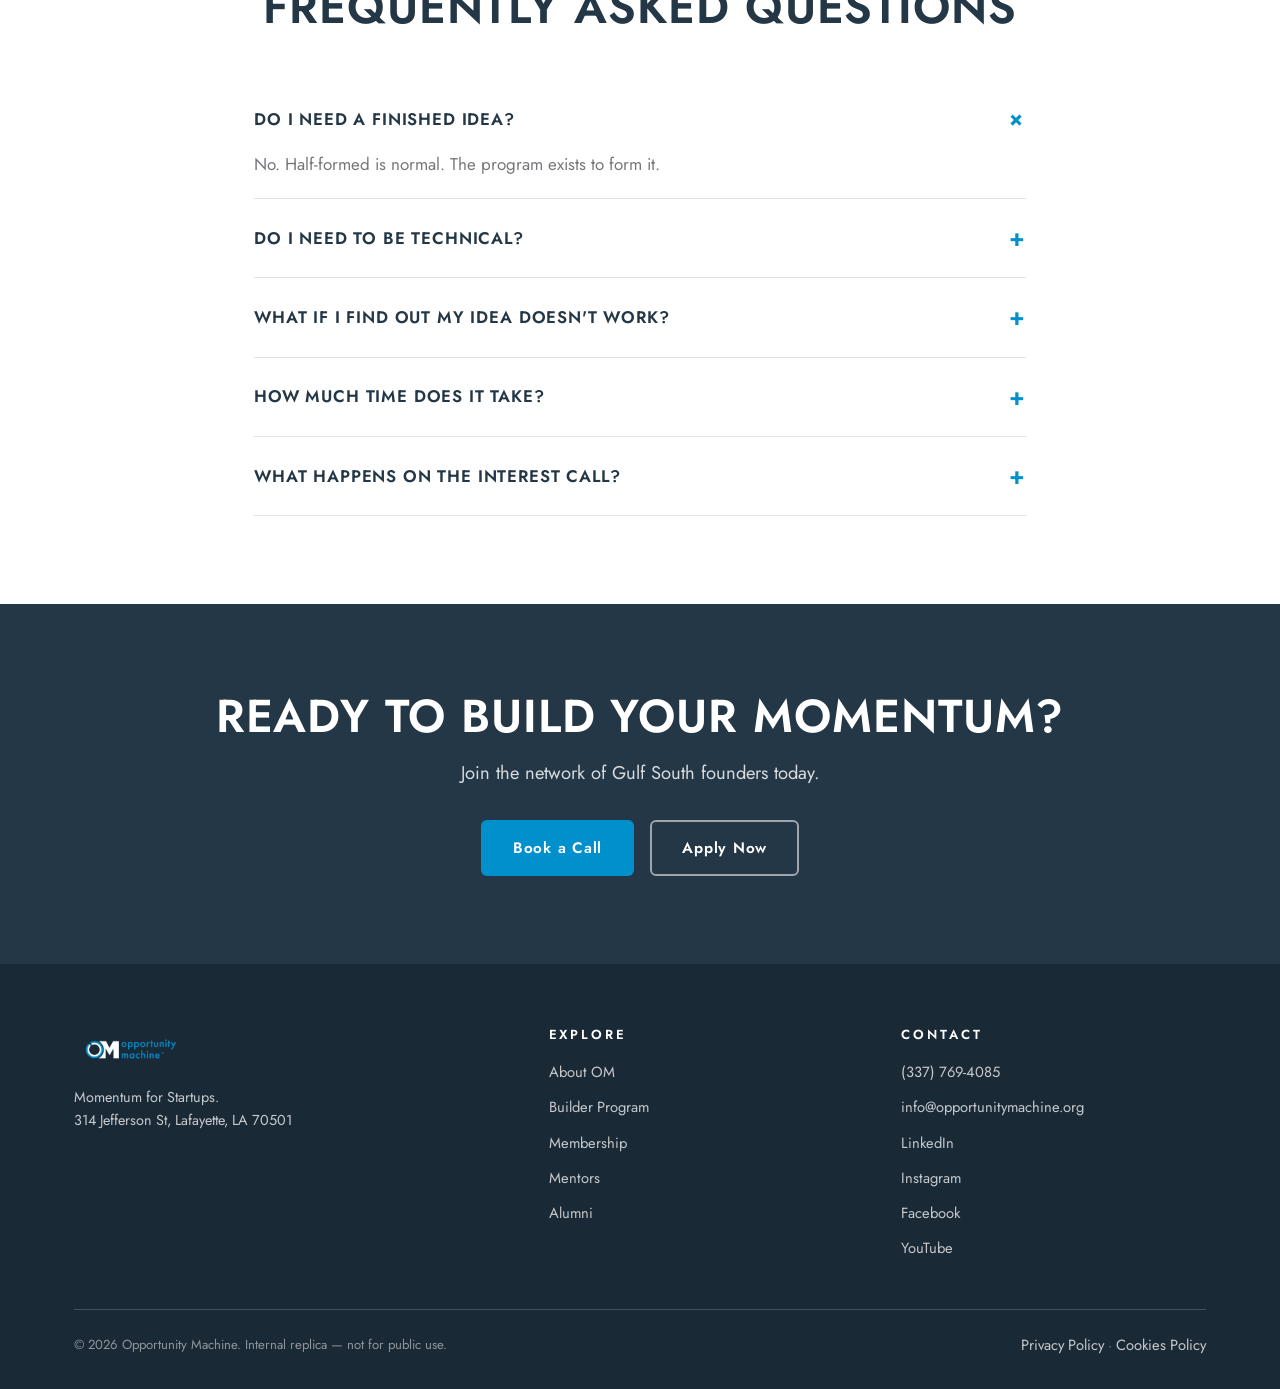
==== commit 3d8d6b80: "Rebuild as Clarity Check, reconciled with existing canonical spec - Rename builder-readiness-check.h" ====
--- a/builder-program.html
+++ b/builder-program.html
@@ -69,8 +69,8 @@
       </div>
     </div>
     <div class="center claim-flag" style="margin-top:2.6rem;">
-      <p class="lede" style="margin:0 auto 1.2rem;">Not sure which one is you? Take the two-minute check — it points you straight to the session that matters most right now.</p>
-      <a class="btn btn-ghost-navy" href="builder-readiness-check.html">Take the Readiness Check &rarr;</a>
+      <p class="lede" style="margin:0 auto 1.2rem;">Not sure which one is you? Take the 2-minute Clarity Check — it points you straight to the session that matters most right now.</p>
+      <a class="btn btn-ghost-navy" href="clarity-check.html">Take the 2-minute Clarity Check &rarr;</a>
     </div>
   </div>
 </section>
--- a/styles.css
+++ b/styles.css
@@ -378,6 +378,8 @@
 .rc-goal strong { color: var(--navy); }
 .rc-credibility { font-size: 0.98rem; color: var(--ink); line-height: 1.6; margin-bottom: 2rem; }
 .rc-call-line { font-size: 0.95rem; color: var(--gray); margin-bottom: 1.2rem; }
+.rc-snapshot { background: var(--paper-dim); border-radius: var(--radius-card); padding: 22px 24px; margin-bottom: 1.6rem; }
+.rc-snapshot .field { margin-bottom: 14px; }
 @media (max-width: 700px) {
   .rc-card { padding: 30px 22px 26px; }
   .rc-persona-grid, .rc-signal-row { grid-template-columns: 1fr; }
